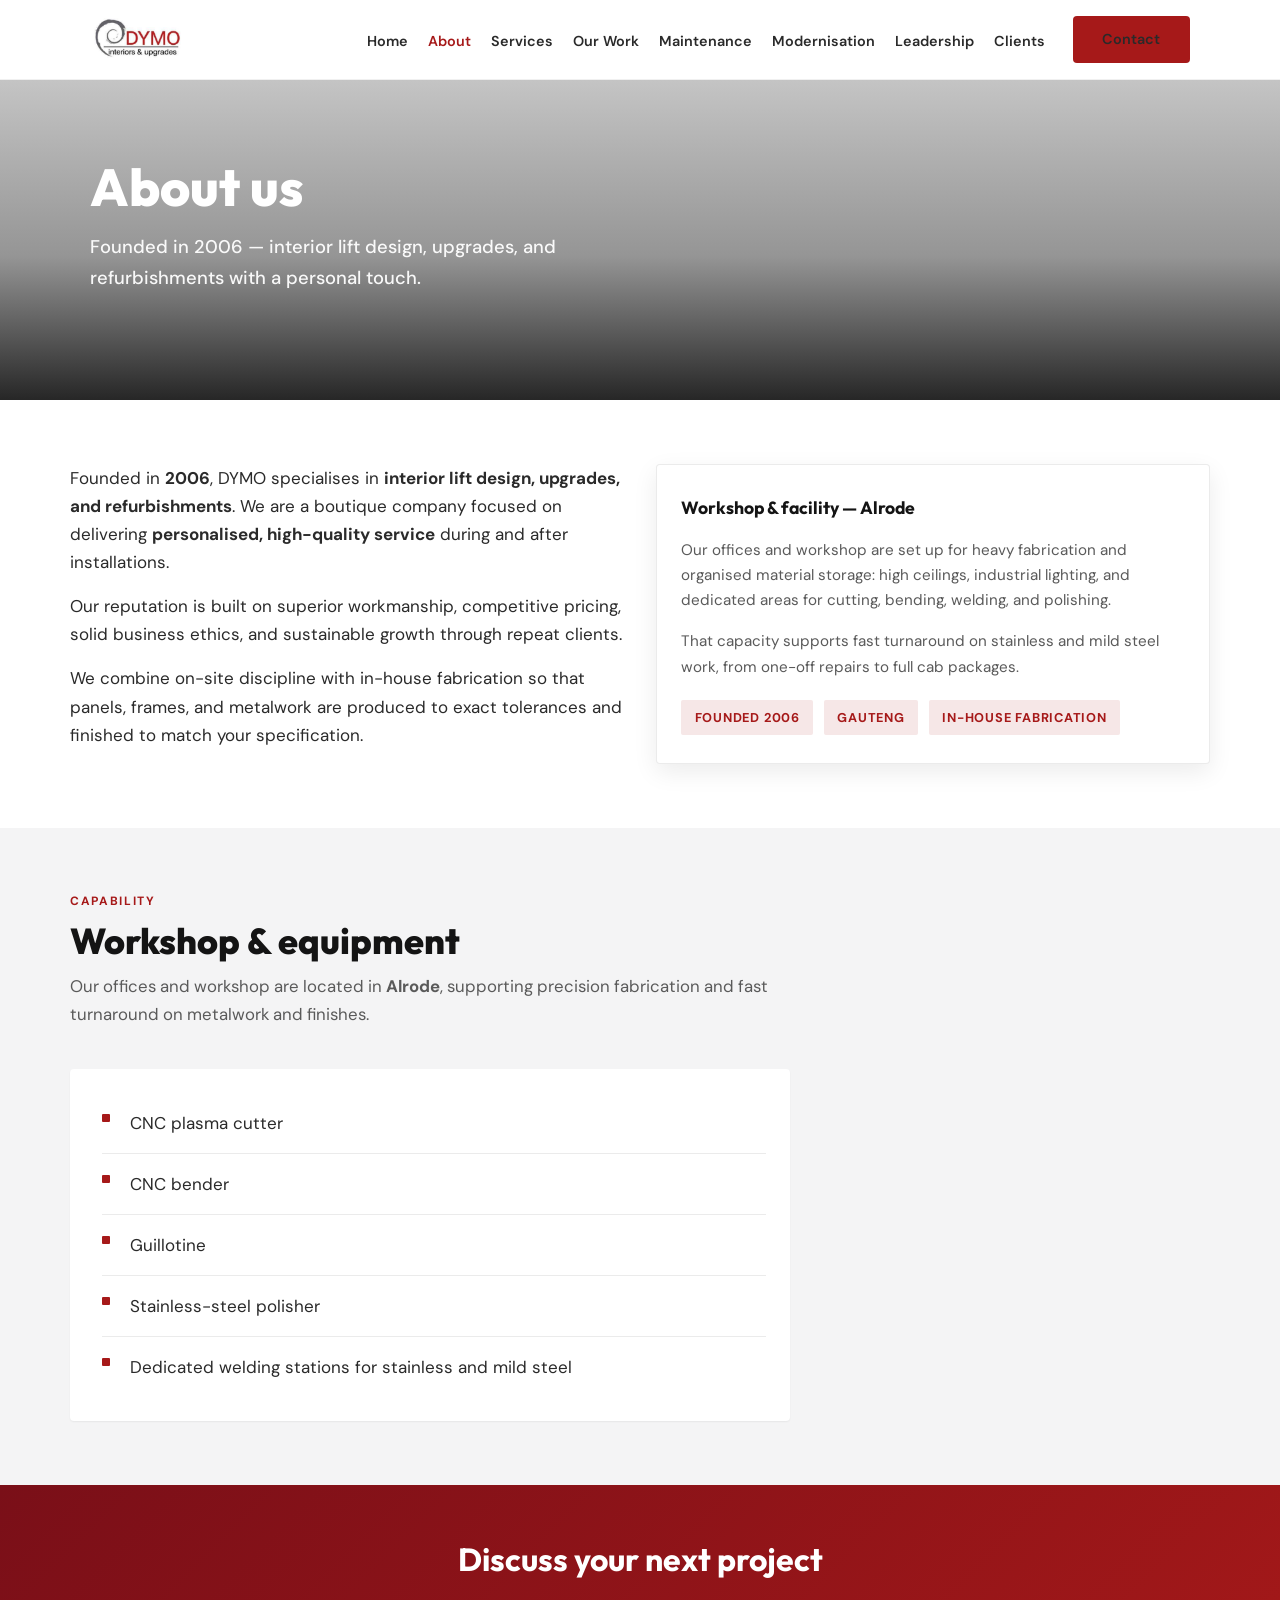
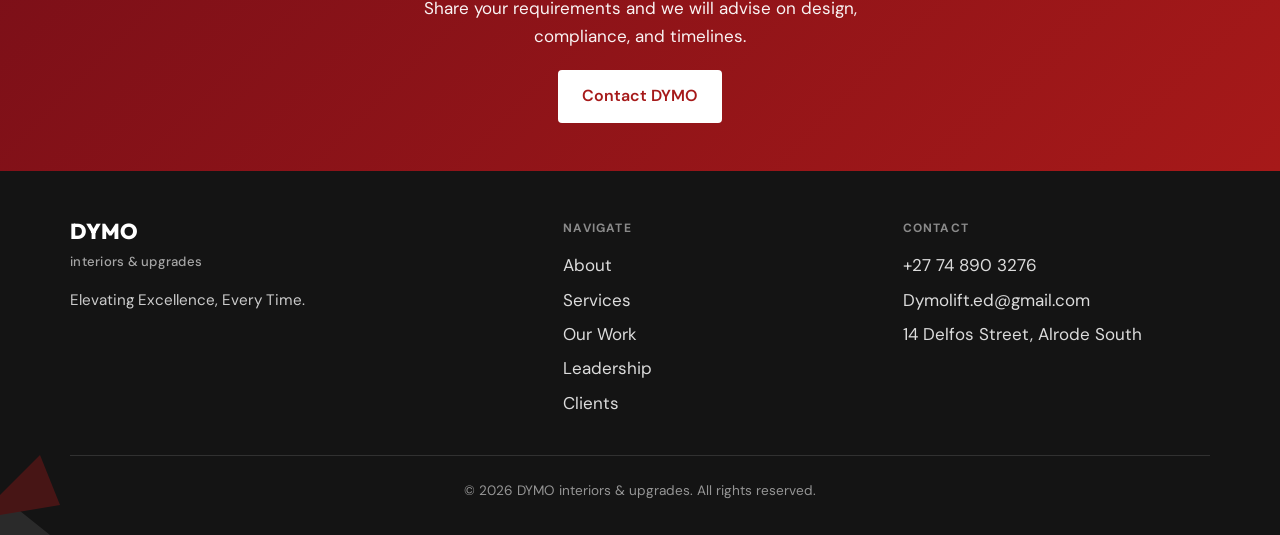
==== about.html @ 048d9293 "Add DYMO website with Our Work project gallery Site files at repository root so GitHub Pages serves " ====
<!DOCTYPE html>
<html lang="en-ZA">
<head>
  <meta charset="utf-8">
  <meta name="viewport" content="width=device-width, initial-scale=1">
  <title>About Us | DYMO interiors &amp; upgrades</title>
  <meta name="description" content="Founded in 2006, DYMO is a boutique lift interior company in Alrode. Personalised service, workshop fabrication, and a reputation built on workmanship and ethics.">
  <link rel="preconnect" href="https://fonts.googleapis.com">
  <link rel="preconnect" href="https://fonts.gstatic.com" crossorigin>
  <link rel="preconnect" href="https://images.unsplash.com" crossorigin>
  <link href="https://fonts.googleapis.com/css2?family=DM+Sans:ital,opsz,wght@0,9..40,400;0,9..40,500;0,9..40,600;0,9..40,700&family=Outfit:wght@600;700;800&display=swap" rel="stylesheet">
  <link rel="stylesheet" href="css/styles.css">
  <link rel="icon" type="image/png" href="images/logo-dymo.png">
</head>
<body>
  <a class="skip-link" href="#main">Skip to content</a>

  <header class="site-header">
    <div class="header-inner">
      <a class="logo-link" href="index.html">
        <img class="site-logo" src="images/logo-dymo.png" width="200" height="56" alt="DYMO interiors &amp; upgrades">
      </a>
      <button class="nav-toggle" type="button" aria-label="Open menu" aria-expanded="false">
        <span></span><span></span><span></span>
      </button>
      <nav class="site-nav" aria-label="Primary">
        <ul>
          <li><a href="index.html">Home</a></li>
          <li><a href="about.html" aria-current="page">About</a></li>
          <li><a href="services.html">Services</a></li>
          <li><a href="projects.html">Our Work</a></li>
          <li><a href="maintenance.html">Maintenance</a></li>
          <li><a href="modernisation.html">Modernisation</a></li>
          <li><a href="leadership.html">Leadership</a></li>
          <li><a href="clients.html">Clients</a></li>
          <li class="nav-cta"><a class="btn btn-primary" href="contact.html">Contact</a></li>
        </ul>
      </nav>
    </div>
  </header>

  <main id="main">
    <section class="hero hero--compact" aria-label="About">
      <div class="hero-bg" style="background-image:url('https://images.unsplash.com/photo-1504917595217-d4dc5ebe6122?auto=format&amp;fit=crop&amp;w=1920&amp;q=80');background-position:center 40%;" role="presentation"></div>
      <div class="hero-overlay"></div>
      <div class="hero-content">
        <h1>About us</h1>
        <p class="hero-tagline">Founded in 2006 — interior lift design, upgrades, and refurbishments with a personal touch.</p>
      </div>
    </section>

    <section class="section">
      <div class="section-inner">
        <div class="grid-2">
          <div class="prose">
            <p>Founded in <strong>2006</strong>, DYMO specialises in <strong>interior lift design, upgrades, and refurbishments</strong>. We are a boutique company focused on delivering <strong>personalised, high-quality service</strong> during and after installations.</p>
            <p>Our reputation is built on superior workmanship, competitive pricing, solid business ethics, and sustainable growth through repeat clients.</p>
            <p>We combine on-site discipline with in-house fabrication so that panels, frames, and metalwork are produced to exact tolerances and finished to match your specification.</p>
          </div>
          <div class="deco-panel">
            <h3 class="deco-panel__title">Workshop &amp; facility — Alrode</h3>
            <p class="text-muted" style="margin:0 0 1rem;font-size:0.95rem;">Our offices and workshop are set up for heavy fabrication and organised material storage: high ceilings, industrial lighting, and dedicated areas for cutting, bending, welding, and polishing.</p>
            <p class="text-muted" style="margin:0;font-size:0.95rem;">That capacity supports fast turnaround on stainless and mild steel work, from one-off repairs to full cab packages.</p>
            <div class="stat-pills">
              <span class="stat-pill">Founded 2006</span>
              <span class="stat-pill">Gauteng</span>
              <span class="stat-pill">In-house fabrication</span>
            </div>
          </div>
        </div>
      </div>
    </section>

    <section class="section section--muted">
      <div class="section-inner">
        <div class="section-head">
          <p class="section-kicker">Capability</p>
          <h2 class="section-title">Workshop &amp; equipment</h2>
          <p class="section-intro">Our offices and workshop are located in <strong>Alrode</strong>, supporting precision fabrication and fast turnaround on metalwork and finishes.</p>
        </div>
        <ul class="service-list" style="max-width:720px;background:var(--white);padding:1.5rem 1.5rem 1.5rem 2rem;border-radius:var(--radius);box-shadow:var(--shadow-sm);">
          <li>CNC plasma cutter</li>
          <li>CNC bender</li>
          <li>Guillotine</li>
          <li>Stainless-steel polisher</li>
          <li>Dedicated welding stations for stainless and mild steel</li>
        </ul>
      </div>
    </section>

    <div class="cta-band">
      <div class="section-inner">
        <h2>Discuss your next project</h2>
        <p>Share your requirements and we will advise on design, compliance, and timelines.</p>
        <a class="btn btn-primary btn-lg" href="contact.html">Contact DYMO</a>
      </div>
    </div>
  </main>

  <footer class="site-footer">
    <svg class="footer-geo" viewBox="0 0 120 80" fill="none" xmlns="http://www.w3.org/2000/svg" aria-hidden="true">
      <polygon points="0,80 0,40 50,80" fill="#555"/>
      <polygon points="0,40 40,0 60,50 0,60" fill="#a61919"/>
    </svg>
    <div class="footer-inner">
      <div class="footer-brand">
        <p class="footer-brand-title"><a href="index.html">DYMO</a></p>
        <p class="footer-brand-sub">interiors &amp; upgrades</p>
        <p class="footer-tagline">Elevating Excellence, Every Time.</p>
      </div>
      <div class="footer-col">
        <h4>Navigate</h4>
        <ul>
          <li><a href="about.html">About</a></li>
          <li><a href="services.html">Services</a></li>
          <li><a href="projects.html">Our Work</a></li>
          <li><a href="leadership.html">Leadership</a></li>
          <li><a href="clients.html">Clients</a></li>
        </ul>
      </div>
      <div class="footer-col">
        <h4>Contact</h4>
        <ul>
          <li><a href="tel:+27748903276">+27 74 890 3276</a></li>
          <li><a href="mailto:Dymolift.ed@gmail.com">Dymolift.ed@gmail.com</a></li>
          <li>14 Delfos Street, Alrode South</li>
        </ul>
      </div>
    </div>
    <p class="footer-bottom">© <span id="y"></span> DYMO interiors &amp; upgrades. All rights reserved.</p>
  </footer>
  <script>document.getElementById("y").textContent = new Date().getFullYear();</script>
  <script src="js/main.js"></script>
</body>
</html>
---- css/styles.css ----
/* DYMO interiors & upgrades — site styles */
:root {
  /* Aligned with supplied brand logo red */
  --red: #a61919;
  --red-dark: #7a0f18;
  --red-muted: #9a1a24;
  --black: #141414;
  --grey-900: #2a2a2a;
  --grey-600: #5a5a5a;
  --grey-400: #9a9a9a;
  --grey-100: #f4f4f5;
  --white: #ffffff;
  --font-sans: "DM Sans", system-ui, -apple-system, sans-serif;
  --font-display: "Outfit", var(--font-sans);
  --shadow-sm: 0 1px 2px rgba(0, 0, 0, 0.06);
  --shadow-md: 0 8px 24px rgba(0, 0, 0, 0.08);
  --radius: 4px;
  --max: 1140px;
}

*,
*::before,
*::after {
  box-sizing: border-box;
}

html {
  scroll-behavior: smooth;
}

body {
  margin: 0;
  font-family: var(--font-sans);
  font-size: 1.0625rem;
  line-height: 1.65;
  color: var(--grey-900);
  background: var(--white);
}

img {
  max-width: 100%;
  height: auto;
  display: block;
}

a {
  color: var(--red);
  text-decoration: none;
}

a:hover {
  text-decoration: underline;
}

.skip-link {
  position: absolute;
  left: -9999px;
  z-index: 9999;
  padding: 0.75rem 1rem;
  background: var(--red);
  color: var(--white);
}

.skip-link:focus {
  left: 0.5rem;
  top: 0.5rem;
}

/* Header */
.site-header {
  position: sticky;
  top: 0;
  z-index: 100;
  background: rgba(255, 255, 255, 0.97);
  border-bottom: 1px solid rgba(0, 0, 0, 0.06);
  backdrop-filter: blur(8px);
}

.header-inner {
  position: relative;
  max-width: var(--max);
  margin: 0 auto;
  padding: 0.85rem 1.25rem;
  display: flex;
  align-items: center;
  justify-content: space-between;
  gap: 1rem;
}

.logo-link {
  display: flex;
  align-items: center;
  gap: 0.65rem;
  text-decoration: none;
  color: inherit;
}

.logo-link:hover {
  text-decoration: none;
}

.site-logo {
  display: block;
  height: 52px;
  width: auto;
  max-width: 220px;
  object-fit: contain;
}

.logo-mark {
  width: 40px;
  height: 40px;
  flex-shrink: 0;
}

.logo-text {
  display: flex;
  flex-direction: column;
  line-height: 1.1;
}

.logo-name {
  font-family: var(--font-display);
  font-weight: 800;
  font-size: 1.35rem;
  letter-spacing: 0.02em;
  color: var(--red);
}

.logo-tag {
  font-size: 0.7rem;
  font-weight: 500;
  color: var(--grey-600);
  text-transform: lowercase;
  margin-top: 2px;
}

.nav-toggle {
  display: none;
  flex-direction: column;
  gap: 5px;
  padding: 0.5rem;
  background: none;
  border: none;
  cursor: pointer;
}

.nav-toggle span {
  display: block;
  width: 24px;
  height: 2px;
  background: var(--red);
}

.site-nav ul {
  list-style: none;
  margin: 0;
  padding: 0;
  display: flex;
  flex-wrap: wrap;
  align-items: center;
  gap: 0.15rem 1.25rem;
}

.site-nav a {
  font-size: 0.9rem;
  font-weight: 600;
  color: var(--grey-900);
  text-decoration: none;
  padding: 0.35rem 0;
}

.site-nav a:hover,
.site-nav a[aria-current="page"] {
  color: var(--red);
  text-decoration: none;
}

.nav-cta {
  margin-left: 0.5rem;
}

.nav-cta .btn {
  padding: 0.72rem 1.85rem;
  min-height: 2.75rem;
}

.btn {
  display: inline-flex;
  align-items: center;
  justify-content: center;
  gap: 0.4rem;
  padding: 0.65rem 1.25rem;
  font-family: var(--font-sans);
  font-size: 0.9rem;
  font-weight: 600;
  border-radius: var(--radius);
  border: none;
  cursor: pointer;
  text-decoration: none;
  transition: background 0.2s, color 0.2s, transform 0.15s;
}

.btn:hover {
  text-decoration: none;
}

.btn-primary {
  background: var(--red);
  color: var(--white);
}

.btn-primary:hover {
  background: var(--red-dark);
  color: var(--white);
}

.btn-outline {
  background: transparent;
  color: var(--red);
  border: 2px solid var(--red);
}

.btn-outline:hover {
  background: var(--red);
  color: var(--white);
}

.btn-lg {
  padding: 0.85rem 1.5rem;
  font-size: 1rem;
}

/* Hero */
.hero {
  position: relative;
  min-height: min(62vh, 580px);
  display: flex;
  align-items: flex-end;
  color: var(--white);
  overflow: hidden;
}

.hero-bg {
  position: absolute;
  inset: 0;
  background-size: cover;
  background-repeat: no-repeat;
  background-position: center center;
}

/* Abstract hero (no photography — brand gradients + subtle geometry) */
.hero-bg--brand {
  background-color: #161616;
  background-image:
    linear-gradient(145deg, rgba(166, 25, 25, 0.35) 0%, transparent 42%),
    linear-gradient(320deg, rgba(90, 90, 90, 0.2) 0%, transparent 45%),
    linear-gradient(180deg, #1e1e1e 0%, #0d0d0d 100%);
}

.hero-bg--brand::before {
  content: "";
  position: absolute;
  inset: 0;
  background-image:
    linear-gradient(105deg, transparent 55%, rgba(166, 25, 25, 0.12) 55%),
    repeating-linear-gradient(
      -18deg,
      transparent,
      transparent 48px,
      rgba(255, 255, 255, 0.04) 48px,
      rgba(255, 255, 255, 0.04) 49px
    );
  pointer-events: none;
}

.hero-bg--brand::after {
  content: "";
  position: absolute;
  bottom: 0;
  right: 0;
  width: min(45%, 380px);
  height: min(50%, 280px);
  background: linear-gradient(
    135deg,
    transparent 40%,
    rgba(166, 25, 25, 0.45) 40%,
    rgba(166, 25, 25, 0.45) 55%,
    rgba(20, 20, 20, 0.6) 55%
  );
  clip-path: polygon(20% 0, 100% 0, 100% 100%, 0 100%);
  pointer-events: none;
  opacity: 0.85;
}

/* Content panels replacing brochure imagery */
.deco-panel {
  background: var(--white);
  border: 1px solid rgba(0, 0, 0, 0.08);
  border-radius: var(--radius);
  padding: 1.75rem 1.5rem;
  box-shadow: var(--shadow-md);
  height: 100%;
}

.deco-panel--dark {
  background: var(--grey-900);
  color: var(--white);
  border-color: transparent;
}

.deco-panel--dark .deco-panel__title {
  color: var(--white);
}

.deco-panel__title {
  font-family: var(--font-display);
  font-size: 1.1rem;
  margin: 0 0 1rem;
  color: var(--black);
}

.deco-panel__list {
  margin: 0;
  padding-left: 1.15rem;
}

.deco-panel__list li {
  margin-bottom: 0.5rem;
  color: var(--grey-600);
}

.deco-panel--dark .deco-panel__list li {
  color: rgba(255, 255, 255, 0.88);
}

.stat-pills {
  display: flex;
  flex-wrap: wrap;
  gap: 0.65rem;
  margin-top: 1.25rem;
}

.stat-pill {
  display: inline-block;
  padding: 0.45rem 0.85rem;
  font-size: 0.8rem;
  font-weight: 700;
  letter-spacing: 0.06em;
  text-transform: uppercase;
  background: rgba(166, 25, 25, 0.1);
  color: var(--red);
  border-radius: 2px;
}

/* Leadership — initials instead of a photo */
.profile-avatar {
  width: 200px;
  height: 200px;
  max-width: 100%;
  margin: 0 auto;
  display: flex;
  align-items: center;
  justify-content: center;
  font-family: var(--font-display);
  font-size: 3rem;
  font-weight: 800;
  color: var(--white);
  background: linear-gradient(145deg, var(--grey-600) 0%, var(--black) 100%);
  border: 3px solid var(--red);
  border-radius: var(--radius);
}

.profile-avatar[aria-label] {
  cursor: default;
}

.profile-photo-wrap {
  max-width: 300px;
  margin: 0 auto;
}

.profile-photo {
  display: block;
  width: 100%;
  height: auto;
  max-width: 300px;
  aspect-ratio: 1;
  object-fit: cover;
  object-position: center 20%;
  border: 3px solid var(--red);
  border-radius: var(--radius);
  box-shadow: var(--shadow-md);
}

/* Clients — text-based partner strip (no logo image files) */
.logo-strip {
  display: flex;
  flex-wrap: wrap;
  align-items: center;
  justify-content: center;
  gap: 1.25rem 2rem;
  padding: 1.75rem 1.25rem;
  margin-top: 2rem;
  background: var(--grey-100);
  border-radius: var(--radius);
  border: 1px solid rgba(0, 0, 0, 0.06);
}

.logo-strip__item {
  font-family: var(--font-display);
  font-weight: 800;
  font-size: 1rem;
  letter-spacing: 0.06em;
  color: var(--grey-600);
  text-transform: uppercase;
}

.logo-strip__item--accent {
  color: var(--red);
}

.hero-overlay {
  position: absolute;
  inset: 0;
  background: linear-gradient(
    to top,
    rgba(20, 20, 20, 0.92) 0%,
    rgba(20, 20, 20, 0.45) 45%,
    rgba(20, 20, 20, 0.25) 100%
  );
}

.hero-content {
  position: relative;
  max-width: var(--max);
  margin: 0 auto;
  padding: 3rem 1.25rem 3.5rem;
  width: 100%;
}

.hero-eyebrow {
  font-size: 0.8rem;
  font-weight: 700;
  letter-spacing: 0.12em;
  text-transform: uppercase;
  opacity: 0.9;
  margin-bottom: 0.5rem;
}

.hero h1 {
  font-family: var(--font-display);
  font-size: clamp(2rem, 5vw, 3.25rem);
  font-weight: 800;
  line-height: 1.1;
  margin: 0 0 1rem;
  max-width: 18ch;
}

.hero-tagline {
  font-size: 1.15rem;
  font-weight: 500;
  max-width: 36ch;
  margin: 0 0 1.75rem;
  opacity: 0.95;
}

.hero-actions {
  display: flex;
  flex-wrap: wrap;
  gap: 0.75rem;
}

.hero--compact {
  min-height: 320px;
  max-height: min(52vh, 520px);
  align-items: center;
}

.hero--compact .hero-content {
  padding: 2.5rem 1.25rem;
}

.hero--compact h1 {
  max-width: none;
}

/* Sections */
.section {
  padding: 4rem 1.25rem;
}

.section--muted {
  background: var(--grey-100);
}

.section-inner {
  max-width: var(--max);
  margin: 0 auto;
}

.section-head {
  margin-bottom: 2.5rem;
  max-width: 720px;
}

.section-kicker {
  font-size: 0.75rem;
  font-weight: 700;
  letter-spacing: 0.14em;
  text-transform: uppercase;
  color: var(--red);
  margin: 0 0 0.5rem;
}

.section-title {
  font-family: var(--font-display);
  font-size: clamp(1.75rem, 3.5vw, 2.25rem);
  font-weight: 800;
  color: var(--black);
  margin: 0 0 0.75rem;
  line-height: 1.15;
}

.section-intro {
  margin: 0;
  color: var(--grey-600);
  font-size: 1.05rem;
}

/* Title block (brochure style) */
.title-block {
  display: inline-flex;
  flex-wrap: wrap;
  align-items: stretch;
  margin-bottom: 1.5rem;
  box-shadow: var(--shadow-sm);
}

.title-block span {
  padding: 0.5rem 1rem;
  font-family: var(--font-display);
  font-weight: 800;
  font-size: clamp(1.25rem, 2.5vw, 1.75rem);
  text-transform: uppercase;
  letter-spacing: 0.02em;
}

.title-block .tb-light {
  background: var(--white);
  color: var(--black);
  border: 2px solid var(--black);
  border-right: none;
}

.title-block .tb-dark {
  background: var(--black);
  color: var(--white);
  border: 2px solid var(--black);
}

.title-block .tb-red {
  background: var(--red);
  color: var(--white);
  border: 2px solid var(--red);
}

/* Grids */
.grid-2 {
  display: grid;
  gap: 2rem;
  grid-template-columns: 1fr;
}

@media (min-width: 900px) {
  .grid-2 {
    grid-template-columns: 1fr 1fr;
    align-items: start;
  }
}

.grid-3 {
  display: grid;
  gap: 1.5rem;
  grid-template-columns: 1fr;
}

@media (min-width: 700px) {
  .grid-3 {
    grid-template-columns: repeat(3, 1fr);
  }
}

/* Cards */
.card {
  background: var(--white);
  border-radius: var(--radius);
  padding: 1.75rem;
  box-shadow: var(--shadow-md);
  border: 1px solid rgba(0, 0, 0, 0.05);
  height: 100%;
}

.card--red {
  background: var(--red);
  color: var(--white);
  border: none;
}

.card--red h3 {
  color: var(--white);
}

.card--red p,
.card--red li {
  color: rgba(255, 255, 255, 0.95);
}

.card h3 {
  font-family: var(--font-display);
  font-size: 1.2rem;
  margin: 0 0 0.75rem;
  color: var(--black);
}

.card p:last-child {
  margin-bottom: 0;
}

.card ul {
  margin: 0;
  padding-left: 1.2rem;
}

.card li {
  margin-bottom: 0.4rem;
}

/* Feature strip */
.features {
  display: grid;
  gap: 1rem;
  grid-template-columns: 1fr;
}

@media (min-width: 768px) {
  .features {
    grid-template-columns: repeat(4, 1fr);
  }
}

.feature {
  padding: 1.25rem;
  background: var(--white);
  border-left: 4px solid var(--red);
  box-shadow: var(--shadow-sm);
}

.feature strong {
  display: block;
  font-size: 0.85rem;
  color: var(--black);
  margin-bottom: 0.25rem;
}

.feature span {
  font-size: 0.9rem;
  color: var(--grey-600);
}

/* Service list page */
.service-list {
  list-style: none;
  padding: 0;
  margin: 0;
}

.service-list li {
  position: relative;
  padding: 1rem 0 1rem 1.75rem;
  border-bottom: 1px solid rgba(0, 0, 0, 0.08);
}

.service-list li::before {
  content: "";
  position: absolute;
  left: 0;
  top: 1.35rem;
  width: 8px;
  height: 8px;
  background: var(--red);
  border-radius: 1px;
}

.service-list li:last-child {
  border-bottom: none;
}

/* Clients table */
.table-wrap {
  overflow-x: auto;
  border-radius: var(--radius);
  border: 1px solid rgba(0, 0, 0, 0.08);
  box-shadow: var(--shadow-sm);
}

.clients-table {
  width: 100%;
  border-collapse: collapse;
  font-size: 0.95rem;
}

.clients-table th,
.clients-table td {
  padding: 1rem 1.1rem;
  text-align: left;
  vertical-align: top;
}

.clients-table thead {
  background: var(--black);
  color: var(--white);
}

.clients-table th {
  font-weight: 700;
  font-size: 0.8rem;
  text-transform: uppercase;
  letter-spacing: 0.05em;
}

.clients-table tbody tr:nth-child(odd) {
  background: var(--white);
}

.clients-table tbody tr:nth-child(even) {
  background: #fdf2f3;
}

.clients-table .org {
  font-weight: 700;
  color: var(--red);
}

.clients-table a {
  word-break: break-word;
}

/* Contact form */
.form-grid {
  display: grid;
  gap: 1rem;
}

@media (min-width: 600px) {
  .form-grid.cols-2 {
    grid-template-columns: 1fr 1fr;
  }
}

label {
  display: block;
  font-size: 0.85rem;
  font-weight: 600;
  margin-bottom: 0.35rem;
  color: var(--grey-900);
}

input,
textarea,
select {
  width: 100%;
  padding: 0.65rem 0.85rem;
  font-family: var(--font-sans);
  font-size: 1rem;
  border: 1px solid rgba(0, 0, 0, 0.15);
  border-radius: var(--radius);
  background: var(--white);
}

input:focus,
textarea:focus,
select:focus {
  outline: 2px solid var(--red);
  outline-offset: 1px;
}

textarea {
  min-height: 140px;
  resize: vertical;
}

.form-note {
  font-size: 0.85rem;
  color: var(--grey-600);
  margin-top: 0.75rem;
}

/* CTA band */
.cta-band {
  background: linear-gradient(135deg, var(--red-dark) 0%, var(--red) 100%);
  color: var(--white);
  padding: 3rem 1.25rem;
  text-align: center;
}

.cta-band h2 {
  font-family: var(--font-display);
  font-size: clamp(1.5rem, 3vw, 2rem);
  margin: 0 0 0.5rem;
}

.cta-band p {
  margin: 0 0 1.25rem;
  opacity: 0.95;
  max-width: 520px;
  margin-left: auto;
  margin-right: auto;
}

.cta-band .btn-primary {
  background: var(--white);
  color: var(--red);
}

.cta-band .btn-primary:hover {
  background: var(--grey-100);
}

/* Contact block */
.contact-panel {
  background: var(--red-dark);
  color: var(--white);
  padding: 2rem;
  border-radius: var(--radius);
}

.contact-panel h3 {
  margin: 0 0 1rem;
  font-size: 1.1rem;
}

.contact-panel a {
  color: var(--white);
  text-decoration: underline;
}

.contact-list {
  list-style: none;
  padding: 0;
  margin: 0;
}

.contact-list li {
  display: flex;
  gap: 0.75rem;
  align-items: flex-start;
  margin-bottom: 1rem;
  font-size: 0.95rem;
}

.contact-list li:last-child {
  margin-bottom: 0;
}

.contact-icon {
  flex-shrink: 0;
  width: 22px;
  height: 22px;
  opacity: 0.95;
}

/* Footer */
.site-footer {
  background: var(--black);
  color: rgba(255, 255, 255, 0.85);
  padding: 3rem 1.25rem 2rem;
  position: relative;
  overflow: hidden;
}

.footer-geo {
  position: absolute;
  bottom: 0;
  left: 0;
  width: 120px;
  height: 80px;
  opacity: 0.35;
  pointer-events: none;
}

.footer-brand-title {
  margin: 0;
  font-family: var(--font-display);
  font-weight: 800;
  font-size: 1.35rem;
  letter-spacing: 0.02em;
  line-height: 1.2;
}

.footer-brand-title a {
  color: var(--white);
  text-decoration: none;
}

.footer-brand-title a:hover {
  text-decoration: underline;
}

.footer-brand-sub {
  margin: 0.35rem 0 0;
  font-size: 0.82rem;
  font-weight: 500;
  color: rgba(255, 255, 255, 0.62);
  text-transform: lowercase;
  letter-spacing: 0.02em;
}

.footer-tagline {
  margin: 1rem 0 0;
  max-width: 28ch;
  font-size: 0.95rem;
  line-height: 1.45;
  color: rgba(255, 255, 255, 0.78);
}

.footer-inner {
  max-width: var(--max);
  margin: 0 auto;
  display: grid;
  gap: 2rem;
  grid-template-columns: 1fr;
}

@media (min-width: 768px) {
  .footer-inner {
    grid-template-columns: 1.5fr 1fr 1fr;
  }
}

.footer-col h4 {
  font-size: 0.75rem;
  text-transform: uppercase;
  letter-spacing: 0.1em;
  margin: 0 0 0.75rem;
  color: rgba(255, 255, 255, 0.5);
}

.footer-col ul {
  list-style: none;
  padding: 0;
  margin: 0;
}

.footer-col a {
  color: rgba(255, 255, 255, 0.85);
}

.footer-col li {
  margin-bottom: 0.4rem;
}

.footer-bottom {
  max-width: var(--max);
  margin: 2rem auto 0;
  padding-top: 1.5rem;
  border-top: 1px solid rgba(255, 255, 255, 0.12);
  font-size: 0.85rem;
  color: rgba(255, 255, 255, 0.55);
  text-align: center;
}

/* Page hero image block */
.media-block {
  border-radius: var(--radius);
  overflow: hidden;
  box-shadow: var(--shadow-md);
}

.media-block img {
  width: 100%;
  height: auto;
  vertical-align: middle;
  object-fit: cover;
}

.media-block--16x9 {
  position: relative;
  aspect-ratio: 16 / 9;
  max-height: 520px;
  overflow: hidden;
  background: var(--grey-100);
}

.media-block--16x9 img {
  position: absolute;
  inset: 0;
  width: 100%;
  height: 100%;
  object-fit: cover;
  object-position: center center;
}

/* Leadership profile */
.profile {
  display: grid;
  gap: 2rem;
  align-items: start;
}

@media (min-width: 700px) {
  .profile {
    grid-template-columns: 280px 1fr;
  }
}

.profile-card {
  text-align: center;
}

.profile-img {
  border: 3px solid var(--red);
  border-radius: var(--radius);
  overflow: hidden;
  margin-bottom: 0;
}

.profile-nameplate {
  background: var(--red);
  color: var(--white);
  padding: 0.75rem 1rem;
  font-weight: 800;
  font-size: 0.95rem;
  letter-spacing: 0.04em;
}

/* Mobile nav */
@media (max-width: 960px) {
  .nav-toggle {
    display: flex;
  }

  .site-nav {
    display: none;
    position: absolute;
    top: 100%;
    left: 0;
    right: 0;
    background: var(--white);
    border-bottom: 1px solid rgba(0, 0, 0, 0.08);
    padding: 1rem 1.25rem 1.5rem;
    box-shadow: var(--shadow-md);
  }

  .site-nav.is-open {
    display: block;
  }

  .site-nav ul {
    flex-direction: column;
    align-items: stretch;
    gap: 0;
  }

  .site-nav li {
    border-bottom: 1px solid rgba(0, 0, 0, 0.06);
  }

  .site-nav a {
    display: block;
    padding: 0.75rem 0;
  }

  .nav-cta {
    margin-left: 0;
    margin-top: 0.75rem;
  }

  .nav-cta .btn {
    width: 100%;
    padding: 0.95rem 1.75rem;
    min-height: auto;
  }
}

/* Project gallery */
.project-block {
  margin-bottom: 3.5rem;
}

.project-block:last-child {
  margin-bottom: 0;
}

.project-block__head {
  border-left: 4px solid var(--red);
  padding-left: 1rem;
  margin-bottom: 1.75rem;
}

.project-block__head h3 {
  font-family: var(--font-display);
  font-size: clamp(1.35rem, 3vw, 1.7rem);
  line-height: 1.25;
  color: var(--black);
  margin: 0 0 0.4rem;
}

.project-block__head p {
  margin: 0;
  max-width: 68ch;
  color: var(--grey-600);
}

.gallery {
  display: grid;
  grid-template-columns: 1fr;
  gap: 1.25rem;
}

@media (min-width: 640px) {
  .gallery {
    grid-template-columns: repeat(2, 1fr);
  }
}

@media (min-width: 980px) {
  .gallery {
    grid-template-columns: repeat(3, 1fr);
  }
}

.gallery figure {
  margin: 0;
  background: var(--white);
  border: 1px solid #e6e6e8;
  border-radius: var(--radius);
  overflow: hidden;
  box-shadow: var(--shadow-sm);
  display: flex;
  flex-direction: column;
  transition: box-shadow 0.2s ease, transform 0.2s ease;
}

.gallery figure:hover {
  box-shadow: var(--shadow-md);
  transform: translateY(-2px);
}

.gallery img {
  width: 100%;
  aspect-ratio: 4 / 3;
  object-fit: cover;
  background: var(--grey-100);
}

.gallery figure.is-portrait img {
  aspect-ratio: 3 / 4;
}

.gallery figcaption {
  padding: 0.85rem 1rem 1rem;
  font-size: 0.9rem;
  line-height: 1.5;
  color: var(--grey-600);
  border-top: 1px solid #ececee;
}

.gallery figcaption strong {
  display: block;
  color: var(--black);
  font-weight: 600;
  margin-bottom: 0.15rem;
}

@media (prefers-reduced-motion: reduce) {
  .gallery figure {
    transition: none;
  }

  .gallery figure:hover {
    transform: none;
  }
}

/* Before & after */
.ba-item {
  margin-bottom: 3rem;
  padding-bottom: 3rem;
  border-bottom: 1px solid #e6e6e8;
}

.ba-item:last-child {
  margin-bottom: 0;
  padding-bottom: 0;
  border-bottom: 0;
}

.ba-item__head {
  margin-bottom: 1.5rem;
}

.ba-item__head h3 {
  font-family: var(--font-display);
  font-size: clamp(1.25rem, 2.8vw, 1.55rem);
  line-height: 1.25;
  color: var(--black);
  margin: 0 0 0.4rem;
}

.ba-item__head p {
  margin: 0;
  max-width: 70ch;
  color: var(--grey-600);
}

.ba-pair {
  display: grid;
  grid-template-columns: 1fr;
  gap: 1.25rem;
  align-items: start;
}

@media (min-width: 760px) {
  .ba-pair {
    grid-template-columns: 1fr 1fr;
  }
}

.ba-shot {
  margin: 0;
  position: relative;
  background: var(--white);
  border: 1px solid #e6e6e8;
  border-radius: var(--radius);
  overflow: hidden;
  box-shadow: var(--shadow-sm);
}

.ba-shot img {
  width: 100%;
  aspect-ratio: 4 / 3;
  object-fit: cover;
  background: var(--grey-100);
}

.ba-shot--tall img {
  aspect-ratio: 3 / 4;
}

.ba-shot figcaption {
  padding: 0.8rem 1rem 0.95rem;
  font-size: 0.9rem;
  line-height: 1.5;
  color: var(--grey-600);
  border-top: 1px solid #ececee;
}

.ba-tag {
  position: absolute;
  top: 0.75rem;
  left: 0.75rem;
  z-index: 1;
  padding: 0.3rem 0.7rem;
  border-radius: 2px;
  font-family: var(--font-display);
  font-size: 0.7rem;
  font-weight: 700;
  letter-spacing: 0.08em;
  text-transform: uppercase;
  color: var(--white);
}

.ba-tag--before {
  background: var(--grey-900);
}

.ba-tag--after {
  background: var(--red);
}

/* Utility */
.prose p {
  margin: 0 0 1rem;
}

.prose p:last-child {
  margin-bottom: 0;
}

.text-muted {
  color: var(--grey-600);
}

.mb-0 {
  margin-bottom: 0;
}
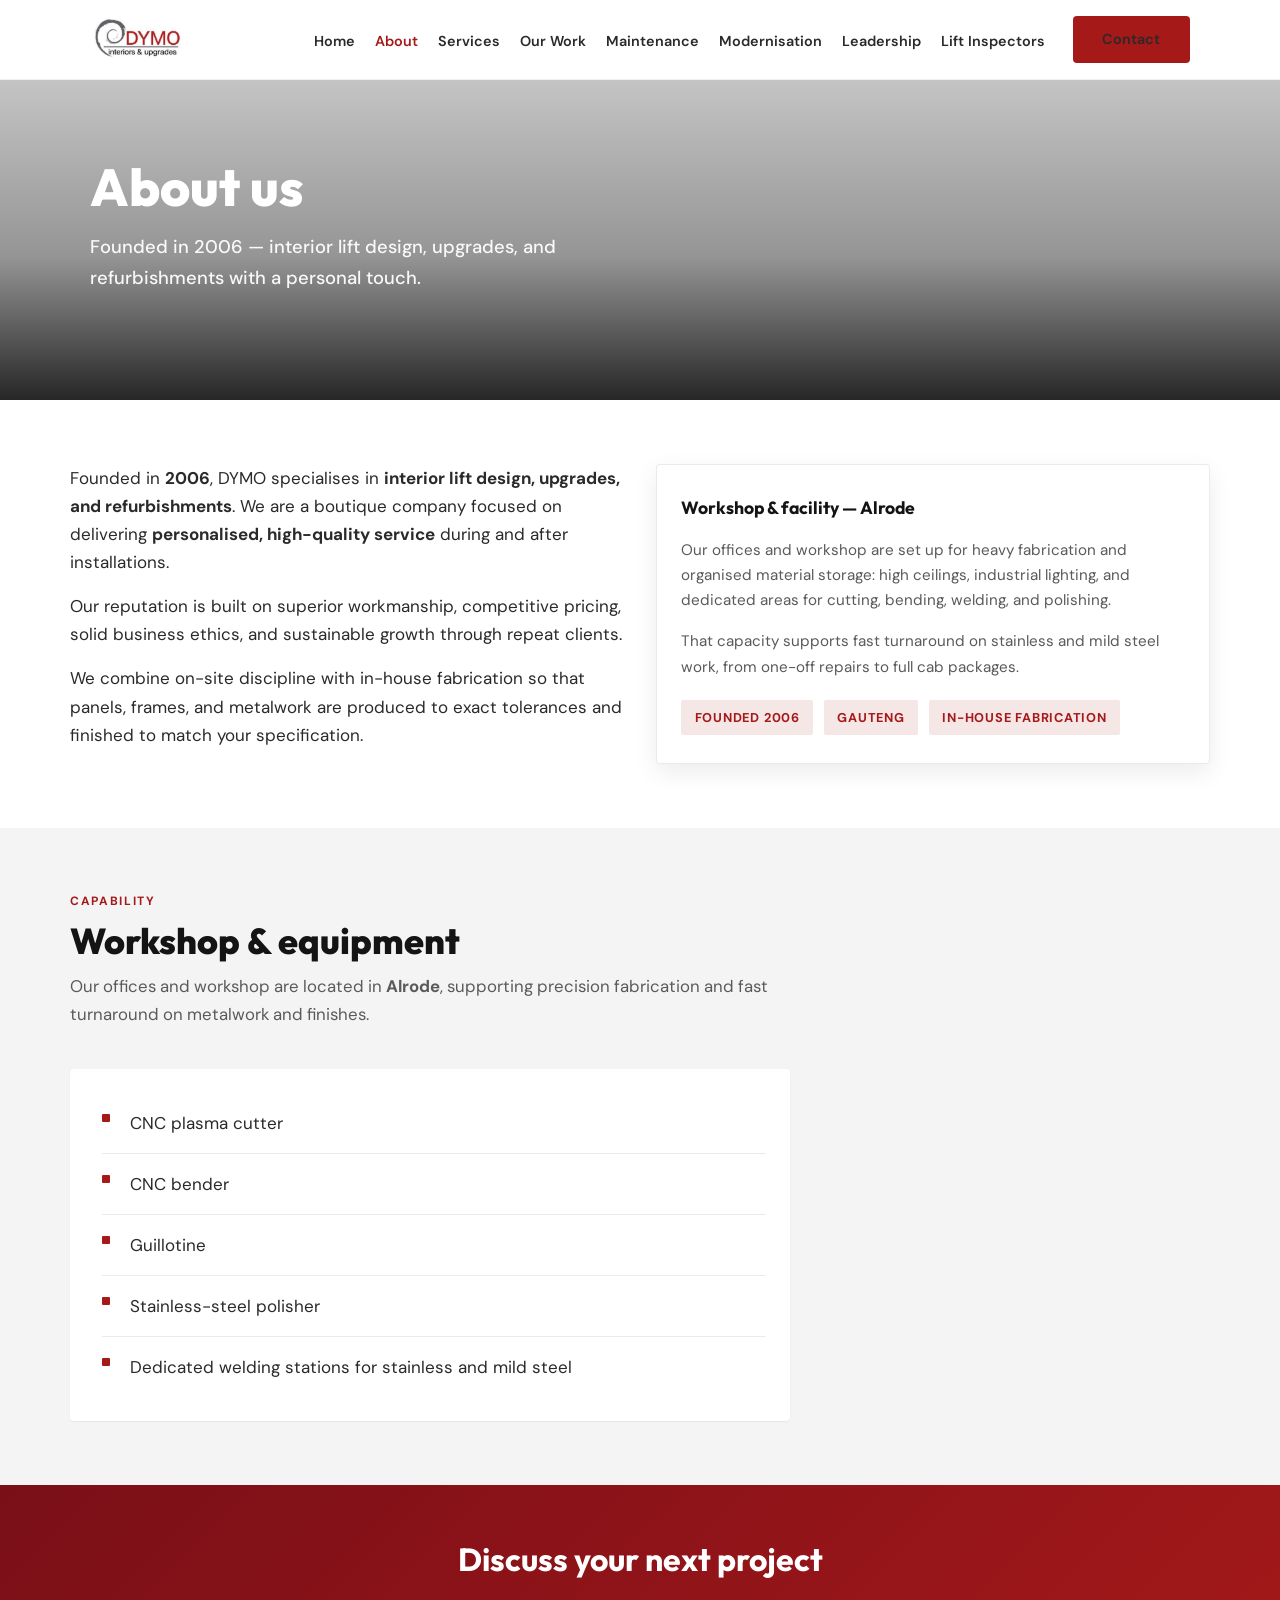
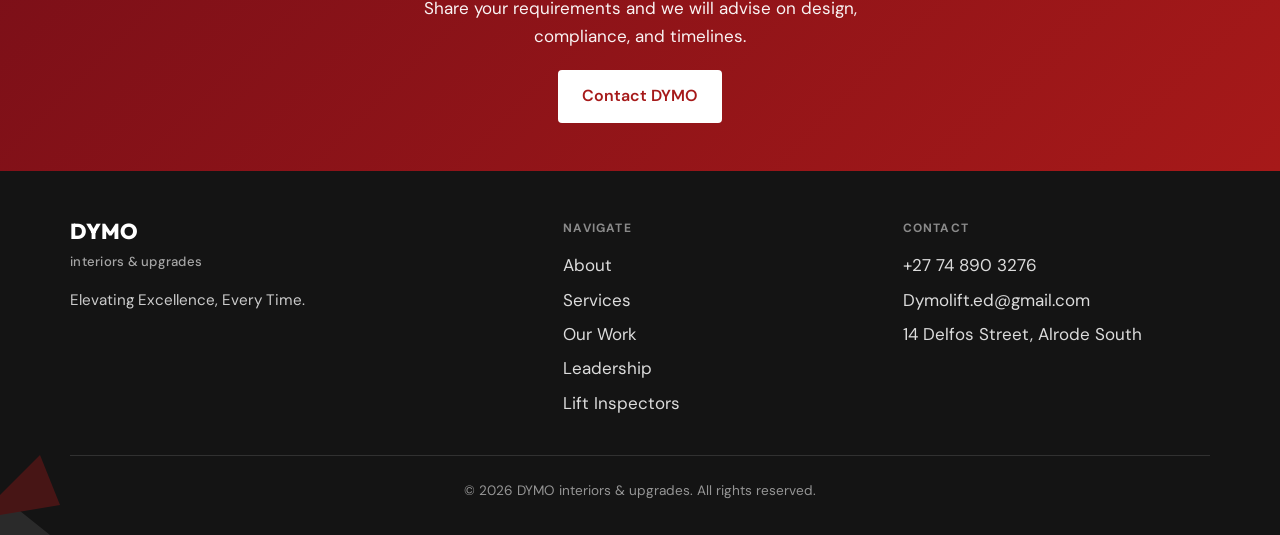
==== commit f6553ea7: "Rename Clients page to Lift Inspectors and add product catalogue Rename clients.html to lift-inspect" ====
--- a/about.html
+++ b/about.html
@@ -32,7 +32,7 @@
           <li><a href="maintenance.html">Maintenance</a></li>
           <li><a href="modernisation.html">Modernisation</a></li>
           <li><a href="leadership.html">Leadership</a></li>
-          <li><a href="clients.html">Clients</a></li>
+          <li><a href="lift-inspectors.html">Lift Inspectors</a></li>
           <li class="nav-cta"><a class="btn btn-primary" href="contact.html">Contact</a></li>
         </ul>
       </nav>
@@ -115,7 +115,7 @@
           <li><a href="services.html">Services</a></li>
           <li><a href="projects.html">Our Work</a></li>
           <li><a href="leadership.html">Leadership</a></li>
-          <li><a href="clients.html">Clients</a></li>
+          <li><a href="lift-inspectors.html">Lift Inspectors</a></li>
         </ul>
       </div>
       <div class="footer-col">
--- a/css/styles.css
+++ b/css/styles.css
@@ -636,6 +636,275 @@
   margin-bottom: 0.4rem;
 }
 
+/* Cab design gallery — portrait product renders on white */
+.design-grid {
+  display: grid;
+  gap: 0.5rem;
+  grid-template-columns: repeat(2, 1fr);
+  grid-template-rows: auto;
+  align-items: stretch;
+}
+
+/* let the gallery run wider than the standard text container */
+.design-wide {
+  max-width: 1320px;
+  margin-left: auto;
+  margin-right: auto;
+}
+
+@media (min-width: 800px) {
+  .design-grid {
+    grid-template-columns: repeat(4, 1fr);
+  }
+}
+
+.design-card {
+  background: var(--white);
+  border-radius: var(--radius);
+  border: 1px solid rgba(0, 0, 0, 0.08);
+  box-shadow: var(--shadow-sm);
+  overflow: hidden;
+  display: flex;
+  flex-direction: column;
+  transition: box-shadow 0.2s ease, transform 0.2s ease;
+}
+
+.design-card:hover {
+  box-shadow: var(--shadow-md);
+  transform: translateY(-3px);
+}
+
+.design-card__media {
+  height: 240px;
+  background: var(--white);
+  display: flex;
+  align-items: center;
+  justify-content: center;
+  padding: 0.5rem;
+}
+
+@media (min-width: 800px) {
+  .design-card__media {
+    height: 260px;
+  }
+}
+
+.design-card__media img {
+  width: 100%;
+  height: 100%;
+  object-fit: contain;
+}
+
+.design-card__body {
+  padding: 1rem 0.9rem 1.2rem;
+  border-top: 1px solid rgba(0, 0, 0, 0.06);
+  flex: 1;
+}
+
+.design-card__title {
+  font-family: var(--font-display);
+  font-size: 1rem;
+  font-weight: 700;
+  color: var(--black);
+  margin: 0 0 0.35rem;
+  text-wrap: balance;
+}
+
+.design-card__meta {
+  margin: 0;
+  font-size: 0.9rem;
+  line-height: 1.5;
+  color: var(--grey-600);
+}
+
+.design-card__tag {
+  display: inline-block;
+  margin: 0 0 0.7rem;
+  padding: 0.2rem 0.6rem;
+  border-radius: 2px;
+  font-size: 0.72rem;
+  font-weight: 700;
+  text-transform: uppercase;
+  letter-spacing: 0.05em;
+  background: var(--grey-100);
+  color: var(--grey-600);
+  border: 1px solid rgba(0, 0, 0, 0.08);
+}
+
+.design-card__tag--standard {
+  background: var(--red);
+  color: var(--white);
+  border-color: var(--red);
+}
+
+.design-card__inline-tag {
+  display: inline-block;
+  vertical-align: 2px;
+  margin-left: 0.4rem;
+  padding: 0.12rem 0.45rem;
+  border-radius: 2px;
+  font-family: var(--font-sans);
+  font-size: 0.66rem;
+  font-weight: 700;
+  text-transform: uppercase;
+  letter-spacing: 0.05em;
+  background: var(--grey-100);
+  color: var(--grey-600);
+  border: 1px solid rgba(0, 0, 0, 0.08);
+}
+
+.design-card__inline-tag--standard {
+  background: var(--red);
+  color: var(--white);
+  border-color: var(--red);
+}
+
+.design-card__spec {
+  margin: 0;
+  font-size: 0.88rem;
+  line-height: 1.5;
+}
+
+.design-card__spec dt {
+  font-weight: 700;
+  color: var(--grey-900);
+  margin-top: 0.55rem;
+}
+
+.design-card__spec dt:first-child {
+  margin-top: 0;
+}
+
+.design-card__spec dd {
+  margin: 0.1rem 0 0;
+  color: var(--grey-600);
+}
+
+/* Subsection heading inside a gallery band */
+.subsection-head {
+  margin: 3.5rem 0 1.5rem;
+  padding-top: 2.5rem;
+  border-top: 1px solid rgba(0, 0, 0, 0.1);
+}
+
+.subsection-head h3 {
+  font-family: var(--font-display);
+  font-size: 1.35rem;
+  color: var(--black);
+  margin: 0 0 0.5rem;
+}
+
+.subsection-head p {
+  margin: 0;
+  max-width: 720px;
+  color: var(--grey-600);
+  font-size: 0.95rem;
+  line-height: 1.55;
+}
+
+/* Control panel cards — tall, narrow fixture images */
+.cop-grid {
+  display: grid;
+  gap: 0.5rem;
+  grid-template-columns: 1fr;
+}
+
+@media (min-width: 700px) {
+  .cop-grid {
+    grid-template-columns: repeat(3, 1fr);
+  }
+}
+
+.cop-card {
+  margin: 0;
+  background: var(--white);
+  border-radius: var(--radius);
+  border: 1px solid rgba(0, 0, 0, 0.08);
+  box-shadow: var(--shadow-sm);
+  overflow: hidden;
+  display: flex;
+  flex-direction: column;
+  transition: box-shadow 0.2s ease, transform 0.2s ease;
+}
+
+.cop-card:hover {
+  box-shadow: var(--shadow-md);
+  transform: translateY(-3px);
+}
+
+.cop-card__media {
+  height: 420px;
+  background: var(--white);
+  display: flex;
+  align-items: center;
+  justify-content: center;
+  padding: 1rem 0.75rem;
+}
+
+.cop-card__media img {
+  width: 100%;
+  height: 100%;
+  object-fit: contain;
+}
+
+.cop-card__body {
+  padding: 1rem 1.1rem 1.25rem;
+  border-top: 1px solid rgba(0, 0, 0, 0.06);
+  flex: 1;
+}
+
+/* Series strip — one wide catalogue image with its own model labels */
+.handrail-figure,
+.series-figure {
+  margin: 0;
+  background: var(--white);
+  border-radius: var(--radius);
+  border: 1px solid rgba(0, 0, 0, 0.08);
+  box-shadow: var(--shadow-sm);
+  padding: 1.25rem 1.25rem 0.5rem;
+}
+
+.handrail-figure img,
+.series-figure img {
+  display: block;
+  width: 100%;
+  max-width: 760px;
+  height: auto;
+  margin: 0 auto;
+}
+
+/* the floor swatch grid carries more detail, so let it run wider */
+.series-figure--wide img {
+  max-width: 900px;
+}
+
+.handrail-figure figcaption,
+.series-figure figcaption {
+  margin-top: 0.5rem;
+  padding-bottom: 0.75rem;
+  text-align: center;
+  font-size: 0.86rem;
+  color: var(--grey-600);
+}
+
+@media (prefers-reduced-motion: reduce) {
+  .cop-card {
+    transition: none;
+  }
+  .cop-card:hover {
+    transform: none;
+  }
+}
+
+@media (prefers-reduced-motion: reduce) {
+  .design-card {
+    transition: none;
+  }
+  .design-card:hover {
+    transform: none;
+  }
+}
+
 /* Feature strip */
 .features {
   display: grid;
@@ -696,7 +965,7 @@
   border-bottom: none;
 }
 
-/* Clients table */
+/* Lift inspectors table */
 .table-wrap {
   overflow-x: auto;
   border-radius: var(--radius);
@@ -704,45 +973,45 @@
   box-shadow: var(--shadow-sm);
 }
 
-.clients-table {
+.inspectors-table {
   width: 100%;
   border-collapse: collapse;
   font-size: 0.95rem;
 }
 
-.clients-table th,
-.clients-table td {
+.inspectors-table th,
+.inspectors-table td {
   padding: 1rem 1.1rem;
   text-align: left;
   vertical-align: top;
 }
 
-.clients-table thead {
+.inspectors-table thead {
   background: var(--black);
   color: var(--white);
 }
 
-.clients-table th {
+.inspectors-table th {
   font-weight: 700;
   font-size: 0.8rem;
   text-transform: uppercase;
   letter-spacing: 0.05em;
 }
 
-.clients-table tbody tr:nth-child(odd) {
+.inspectors-table tbody tr:nth-child(odd) {
   background: var(--white);
 }
 
-.clients-table tbody tr:nth-child(even) {
+.inspectors-table tbody tr:nth-child(even) {
   background: #fdf2f3;
 }
 
-.clients-table .org {
+.inspectors-table .org {
   font-weight: 700;
   color: var(--red);
 }
 
-.clients-table a {
+.inspectors-table a {
   word-break: break-word;
 }
 
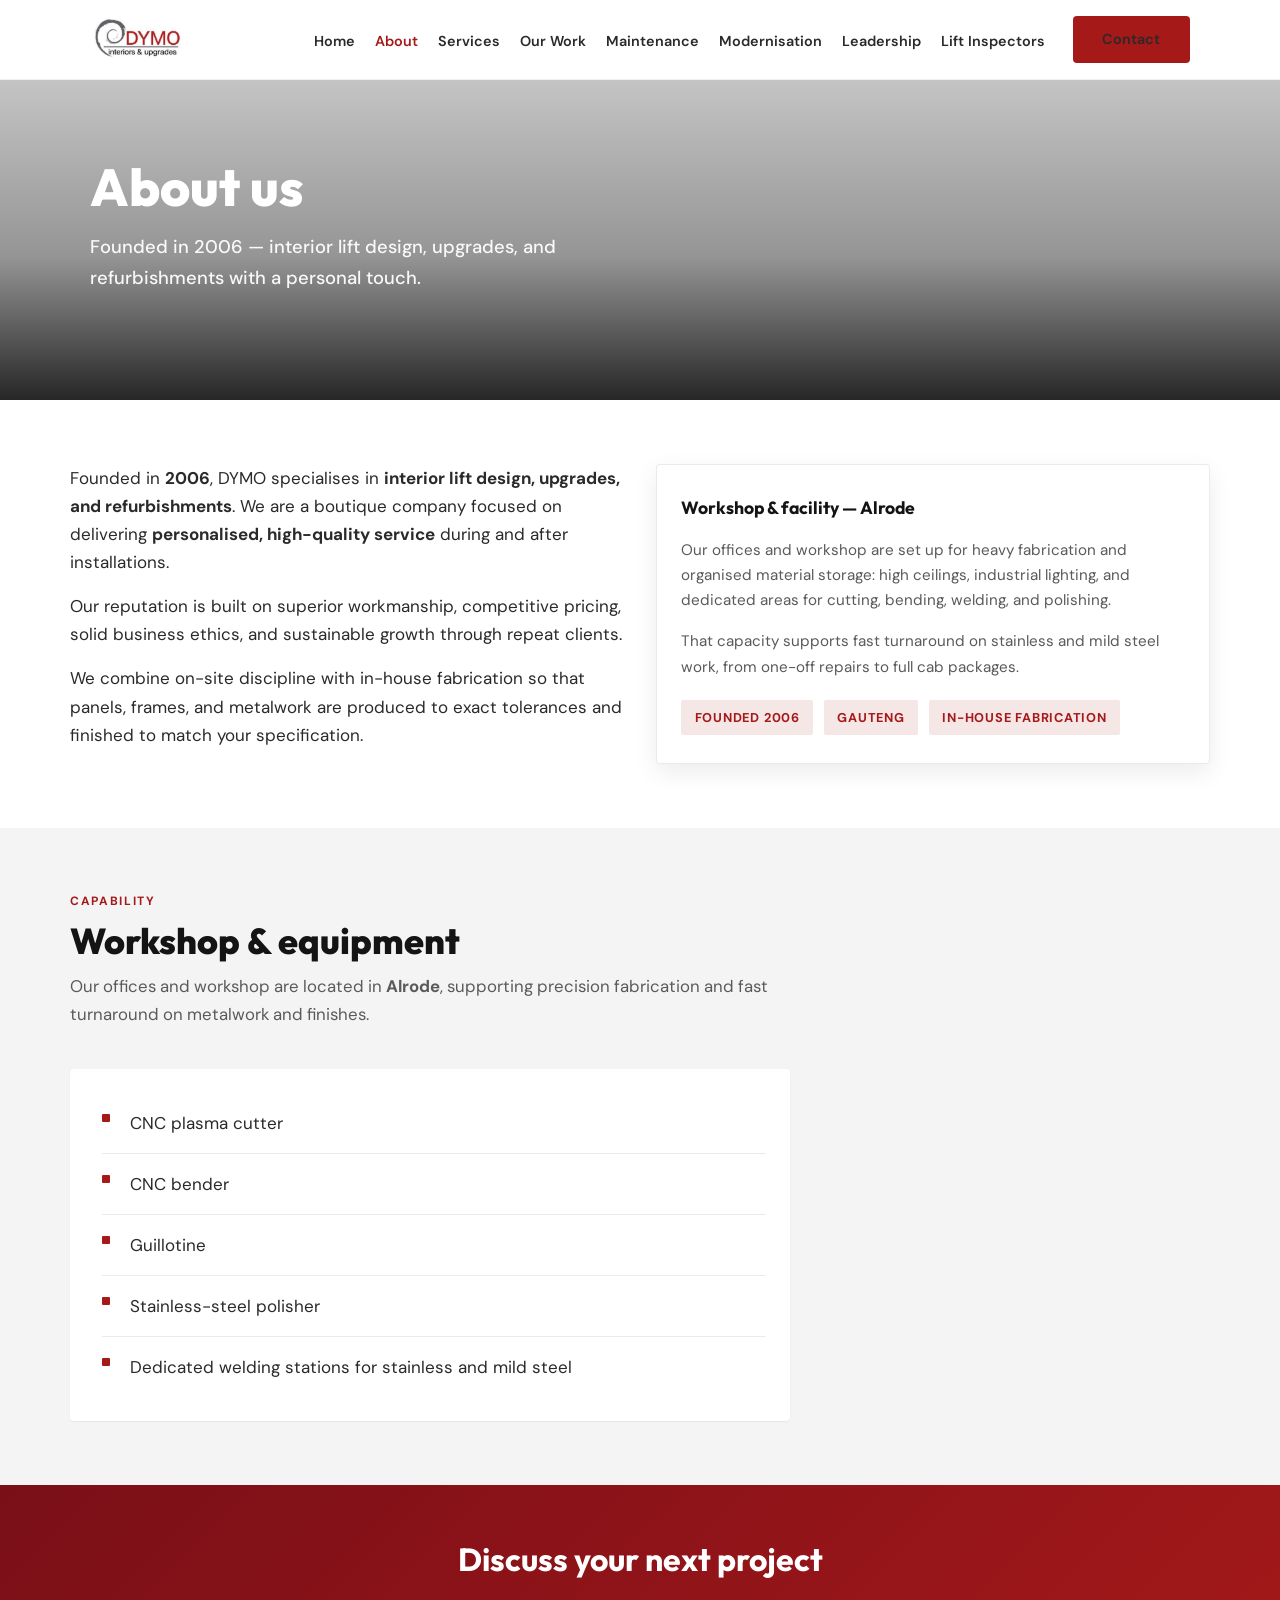
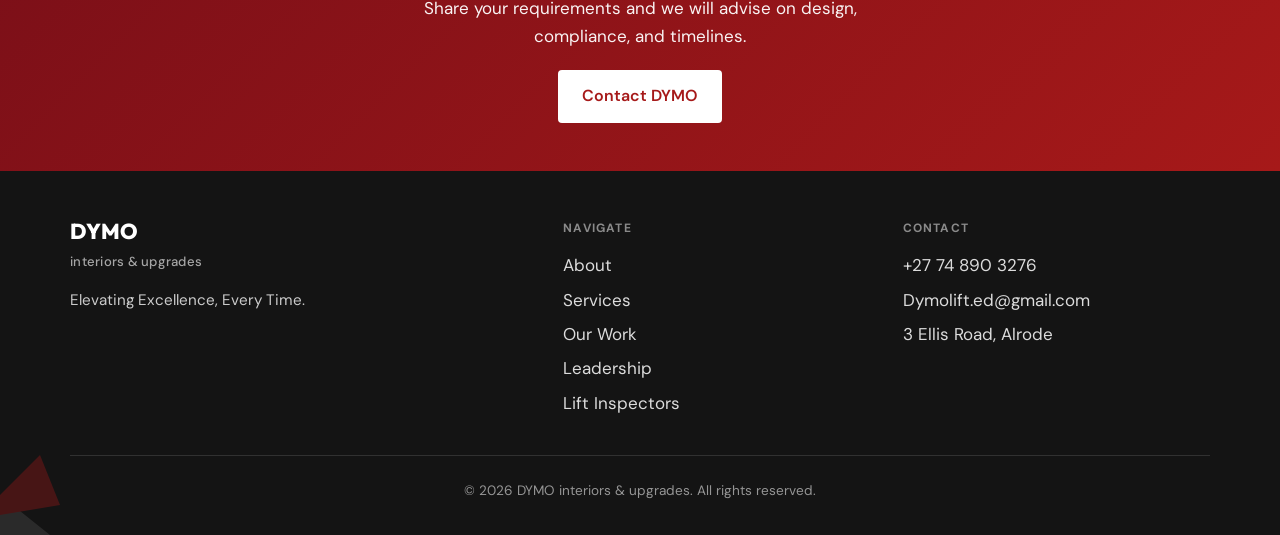
==== commit e9196376: "Update address to 3 Ellis Road, Alrode Co-Authored-By: Claude Opus 5 <noreply@anthropic.com>" ====
--- a/about.html
+++ b/about.html
@@ -123,7 +123,7 @@
         <ul>
           <li><a href="tel:+27748903276">+27 74 890 3276</a></li>
           <li><a href="mailto:Dymolift.ed@gmail.com">Dymolift.ed@gmail.com</a></li>
-          <li>14 Delfos Street, Alrode South</li>
+          <li>3 Ellis Road, Alrode</li>
         </ul>
       </div>
     </div>
--- a/css/styles.css
+++ b/css/styles.css
@@ -1015,6 +1015,33 @@
   word-break: break-word;
 }
 
+/* keep phone numbers on one line and fit the table to narrow screens */
+.inspectors-table td a[href^="tel:"] {
+  white-space: nowrap;
+  word-break: normal;
+}
+
+@media (max-width: 600px) {
+  .inspectors-table {
+    font-size: 0.84rem;
+  }
+
+  .inspectors-table th,
+  .inspectors-table td {
+    padding: 0.7rem 0.4rem;
+  }
+
+  .inspectors-table th:first-child,
+  .inspectors-table td:first-child {
+    padding-left: 0.6rem;
+  }
+
+  .inspectors-table th:last-child,
+  .inspectors-table td:last-child {
+    padding-right: 0.6rem;
+  }
+}
+
 /* Contact form */
 .form-grid {
   display: grid;
